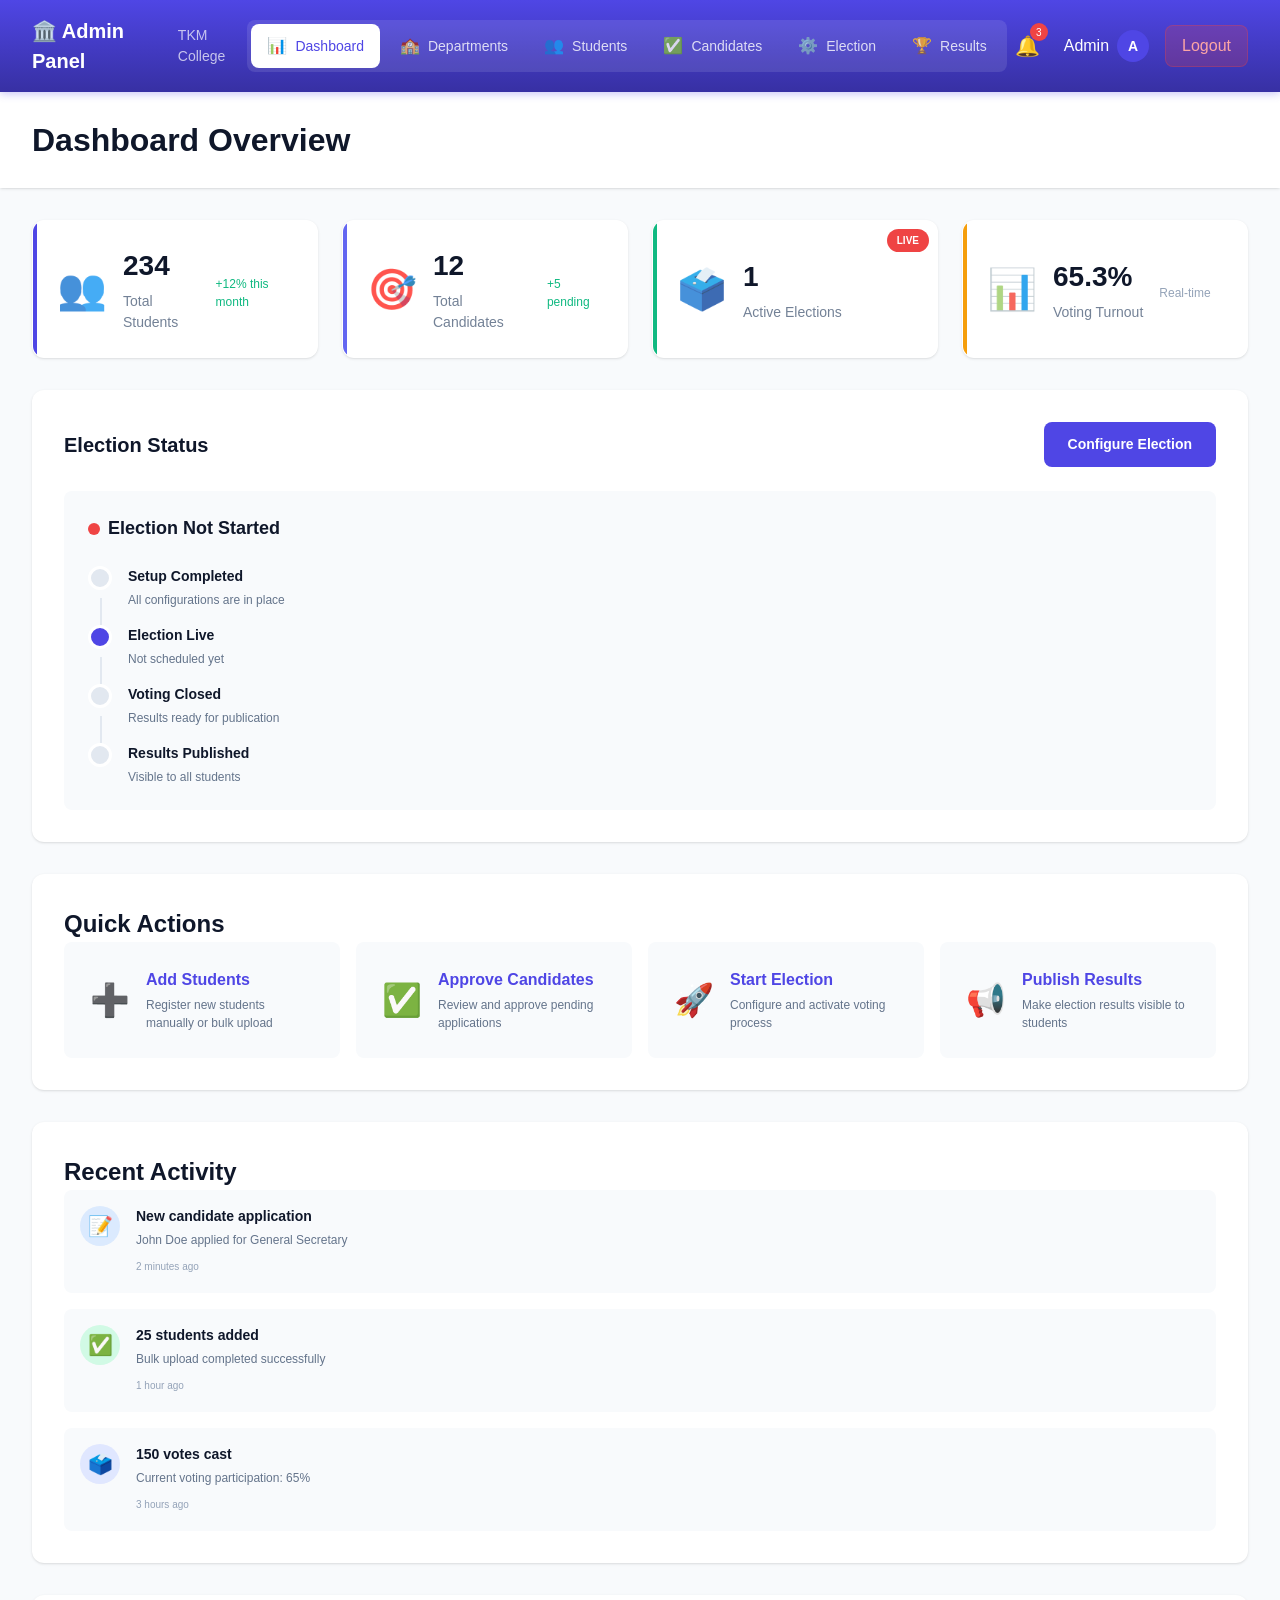
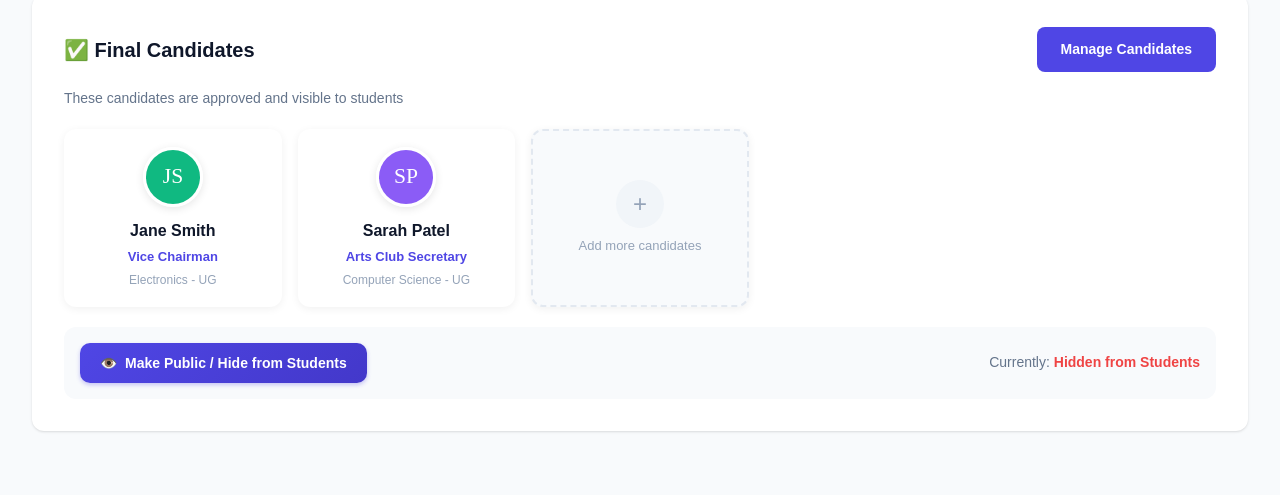
==== admin_dashboard.html @ c9175efc "Added admin module pages,css,js" ====
<!DOCTYPE html>
<html lang="en">
<head>
    <meta charset="UTF-8">
    <meta name="viewport" content="width=device-width, initial-scale=1.0">
    <title>Admin Dashboard - College Voting</title>
    <link rel="stylesheet" href="style.css">
    <link rel="stylesheet" href="admin.css">
</head>
<body>
    <div class="admin-layout">
        <!-- Top Navigation Bar -->
        <div class="admin-topbar">
            <div class="topbar-brand">
                <h2>🏛️ Admin Panel</h2>
                <p id="collegeName">TKM College</p>
            </div>
            <nav class="admin-nav">
                <a href="admin_dashboard.html" class="nav-item active">
                    <span class="nav-icon">📊</span>
                    <span class="nav-text">Dashboard</span>
                </a>
                <a href="admin_departments.html" class="nav-item">
                    <span class="nav-icon">🏫</span>
                    <span class="nav-text">Departments</span>
                </a>
                <a href="admin_students.html" class="nav-item">
                    <span class="nav-icon">👥</span>
                    <span class="nav-text">Students</span>
                </a>
                <a href="admin_candidates.html" class="nav-item">
                    <span class="nav-icon">✅</span>
                    <span class="nav-text">Candidates</span>
                </a>
                <a href="admin_election.html" class="nav-item">
                    <span class="nav-icon">⚙️</span>
                    <span class="nav-text">Election</span>
                </a>
                <a href="admin_results.html" class="nav-item">
                    <span class="nav-icon">🏆</span>
                    <span class="nav-text">Results</span>
                </a>
            </nav>
            <div class="topbar-actions">
                <div class="notification-icon">🔔 <span class="notification-badge">3</span></div>
                <div class="admin-profile">
                    <span>Admin</span>
                    <div class="avatar">A</div>
                </div>
                <a href="college_login.html" class="btn-logout">Logout</a>
            </div>
        </div>

        <!-- Main Content -->
        <main class="admin-main">
            <!-- Page Header -->
            <div class="admin-topbar-old">
                <h1>Dashboard Overview</h1>
            </div>

            <!-- Dashboard Content -->
            <div class="admin-content">
                <!-- Stats Cards -->
                <div class="stats-grid">
                    <div class="stat-card primary">
                        <div class="stat-icon">👥</div>
                        <div class="stat-info">
                            <h3 id="totalStudents">0</h3>
                            <p>Total Students</p>
                        </div>
                        <div class="stat-trend positive">+12% this month</div>
                    </div>

                    <div class="stat-card secondary">
                        <div class="stat-icon">🎯</div>
                        <div class="stat-info">
                            <h3 id="totalCandidates">0</h3>
                            <p>Total Candidates</p>
                        </div>
                        <div class="stat-trend positive">+5 pending</div>
                    </div>

                    <div class="stat-card success">
                        <div class="stat-icon">🗳️</div>
                        <div class="stat-info">
                            <h3 id="activeElections">0</h3>
                            <p>Active Elections</p>
                        </div>
                        <div class="stat-live-badge live">LIVE</div>
                    </div>

                    <div class="stat-card warning">
                        <div class="stat-icon">📊</div>
                        <div class="stat-info">
                            <h3 id="votingPercentage">0%</h3>
                            <p>Voting Turnout</p>
                        </div>
                        <div class="stat-trend">Real-time</div>
                    </div>
                </div>

                <!-- Election Status -->
                <div class="dashboard-section">
                    <div class="section-header">
                        <h2>Election Status</h2>
                        <a href="admin_election.html" class="btn-primary">Configure Election</a>
                    </div>
                    <div class="election-status-card">
                        <div class="status-indicator">
                            <span class="status-dot live"></span>
                            <span class="status-text" id="electionStatus">Election Not Started</span>
                        </div>
                        <div class="election-timeline">
                            <div class="timeline-item">
                                <div class="timeline-marker"></div>
                                <div class="timeline-content">
                                    <h4>Setup Completed</h4>
                                    <p>All configurations are in place</p>
                                </div>
                            </div>
                            <div class="timeline-item active">
                                <div class="timeline-marker"></div>
                                <div class="timeline-content">
                                    <h4>Election Live</h4>
                                    <p id="electionDateInfo">Not scheduled yet</p>
                                </div>
                            </div>
                            <div class="timeline-item">
                                <div class="timeline-marker"></div>
                                <div class="timeline-content">
                                    <h4>Voting Closed</h4>
                                    <p>Results ready for publication</p>
                                </div>
                            </div>
                            <div class="timeline-item">
                                <div class="timeline-marker"></div>
                                <div class="timeline-content">
                                    <h4>Results Published</h4>
                                    <p>Visible to all students</p>
                                </div>
                            </div>
                        </div>
                    </div>
                </div>

                <!-- Quick Actions -->
                <div class="dashboard-section">
                    <h2>Quick Actions</h2>
                    <div class="quick-actions">
                        <a href="admin_students.html" class="action-card">
                            <span class="action-icon">➕</span>
                            <div class="action-content">
                                <h3>Add Students</h3>
                                <p>Register new students manually or bulk upload</p>
                            </div>
                        </a>
                        <a href="admin_candidates.html" class="action-card">
                            <span class="action-icon">✅</span>
                            <div class="action-content">
                                <h3>Approve Candidates</h3>
                                <p>Review and approve pending applications</p>
                            </div>
                        </a>
                        <a href="admin_election.html" class="action-card">
                            <span class="action-icon">🚀</span>
                            <div class="action-content">
                                <h3>Start Election</h3>
                                <p>Configure and activate voting process</p>
                            </div>
                        </a>
                        <a href="admin_results.html" class="action-card">
                            <span class="action-icon">📢</span>
                            <div class="action-content">
                                <h3>Publish Results</h3>
                                <p>Make election results visible to students</p>
                            </div>
                        </a>
                    </div>
                </div>

                <!-- Recent Activity -->
                <div class="dashboard-section">
                    <h2>Recent Activity</h2>
                    <div class="activity-list">
                        <div class="activity-item">
                            <div class="activity-icon new">📝</div>
                            <div class="activity-content">
                                <h4>New candidate application</h4>
                                <p>John Doe applied for General Secretary</p>
                                <span class="activity-time">2 minutes ago</span>
                            </div>
                        </div>
                        <div class="activity-item">
                            <div class="activity-icon success">✅</div>
                            <div class="activity-content">
                                <h4>25 students added</h4>
                                <p>Bulk upload completed successfully</p>
                                <span class="activity-time">1 hour ago</span>
                            </div>
                        </div>
                        <div class="activity-item">
                            <div class="activity-icon info">🗳️</div>
                            <div class="activity-content">
                                <h4>150 votes cast</h4>
                                <p>Current voting participation: 65%</p>
                                <span class="activity-time">3 hours ago</span>
                            </div>
                        </div>
                    </div>
                </div>

                <!-- Approved Candidates Preview -->
                <div class="dashboard-section">
                    <div class="section-header">
                        <h2>✅ Final Candidates</h2>
                        <a href="admin_candidates.html" class="btn-primary">Manage Candidates</a>
                    </div>
                    <p class="section-description">These candidates are approved and visible to students</p>
                    <div class="final-candidates-grid" id="finalCandidatesPreview">
                        <div class="final-candidate-card">
                            <div class="candidate-photo-final">
                                <img src="data:image/svg+xml,%3Csvg xmlns='http://www.w3.org/2000/svg' width='60' height='60'%3E%3Crect fill='%2310b981' width='60' height='60'/%3E%3Ctext x='50%25' y='50%25' font-size='24' fill='white' text-anchor='middle' dy='.3em'%3EJS%3C/text%3E%3C/svg%3E" alt="Photo">
                            </div>
                            <div class="candidate-info-final">
                                <h4>Jane Smith</h4>
                                <p class="position-final">Vice Chairman</p>
                                <p class="dept-final">Electronics - UG</p>
                            </div>
                        </div>
                        <div class="final-candidate-card">
                            <div class="candidate-photo-final">
                                <img src="data:image/svg+xml,%3Csvg xmlns='http://www.w3.org/2000/svg' width='60' height='60'%3E%3Crect fill='%238b5cf6' width='60' height='60'/%3E%3Ctext x='50%25' y='50%25' font-size='24' fill='white' text-anchor='middle' dy='.3em'%3ESP%3C/text%3E%3C/svg%3E" alt="Photo">
                            </div>
                            <div class="candidate-info-final">
                                <h4>Sarah Patel</h4>
                                <p class="position-final">Arts Club Secretary</p>
                                <p class="dept-final">Computer Science - UG</p>
                            </div>
                        </div>
                        <div class="final-candidate-card add-more">
                            <div class="add-more-icon">+</div>
                            <p>Add more candidates</p>
                        </div>
                    </div>
                    <div class="public-view-section">
                        <button class="btn-toggle-public" onclick="togglePublicView()">
                            <span>👁️</span> Make Public / Hide from Students
                        </button>
                        <p class="public-status" id="publicStatus">Currently: <span class="status-hidden">Hidden from Students</span></p>
                    </div>
                </div>
            </div>
        </main>
    </div>

    <script src="admin.js"></script>
</body>
</html>
---- style.css ----
/* ===================================
   GLOBAL STYLES & CSS VARIABLES
   =================================== */

:root {
    /* Color Palette */
    --primary: #4f46e5;
    --primary-dark: #4338ca;
    --primary-light: #6366f1;
    --secondary: #6366f1;
    --success: #10b981;
    --warning: #f59e0b;
    --danger: #ef4444;
    --info: #06b6d4;
    
    /* Neutral Colors */
    --bg-primary: #ffffff;
    --bg-secondary: #f8fafc;
    --bg-tertiary: #f1f5f9;
    --text-primary: #0f172a;
    --text-secondary: #64748b;
    --text-muted: #94a3b8;
    --border: #e2e8f0;
    --border-light: #f1f5f9;
    
    /* Card & Surface */
    --card-bg: #ffffff;
    --card-shadow: 0 1px 3px 0 rgba(0, 0, 0, 0.1), 0 1px 2px -1px rgba(0, 0, 0, 0.1);
    --card-shadow-lg: 0 10px 15px -3px rgba(0, 0, 0, 0.1), 0 4px 6px -4px rgba(0, 0, 0, 0.1);
    --card-shadow-xl: 0 20px 25px -5px rgba(0, 0, 0, 0.1), 0 8px 10px -6px rgba(0, 0, 0, 0.1);
    
    /* Typography */
    --font-family: -apple-system, BlinkMacSystemFont, 'Segoe UI', Roboto, 'Helvetica Neue', Arial, sans-serif;
    --font-size-base: 16px;
    --line-height-base: 1.5;
    
    /* Spacing */
    --spacing-xs: 0.25rem;
    --spacing-sm: 0.5rem;
    --spacing-md: 1rem;
    --spacing-lg: 1.5rem;
    --spacing-xl: 2rem;
    --spacing-2xl: 3rem;
    
    /* Border Radius */
    --radius-sm: 0.375rem;
    --radius-md: 0.5rem;
    --radius-lg: 0.75rem;
    --radius-xl: 1rem;
    --radius-full: 9999px;
    
    /* Transitions */
    --transition-fast: 150ms ease-in-out;
    --transition-base: 200ms ease-in-out;
    --transition-slow: 300ms ease-in-out;
}

/* ===================================
   RESET & BASE STYLES
   =================================== */

* {
    margin: 0;
    padding: 0;
    box-sizing: border-box;
}

html {
    font-size: var(--font-size-base);
    scroll-behavior: smooth;
}

.admin-topbar-old {
    background: var(--card-bg);
    padding: var(--spacing-lg) var(--spacing-xl);
    box-shadow: var(--card-shadow);
    display: flex;
    justify-content: space-between;
    align-items: center;
    position: sticky;
    top: 60px;
    z-index: 40;
}

body {
    font-family: var(--font-family);
    line-height: var(--line-height-base);
    color: var(--text-primary);
    background-color: var(--bg-secondary);
    -webkit-font-smoothing: antialiased;
    -moz-osx-font-smoothing: grayscale;
}

a {
    color: var(--primary);
    text-decoration: none;
    transition: color var(--transition-base);
}

a:hover {
    color: var(--primary-dark);
}

img {
    max-width: 100%;
    height: auto;
    display: block;
}

button {
    font-family: inherit;
    cursor: pointer;
    border: none;
    outline: none;
}

input, select, textarea {
    font-family: inherit;
    font-size: 1rem;
}

/* ===================================
   UTILITY CLASSES
   =================================== */

.container {
    max-width: 1200px;
    margin: 0 auto;
    padding: 0 var(--spacing-lg);
}

.section-title {
    font-size: 2rem;
    font-weight: 700;
    text-align: center;
    margin-bottom: var(--spacing-xl);
    color: var(--text-primary);
}

/* ===================================
   BUTTONS
   =================================== */

.btn-primary {
    background: var(--primary);
    color: white;
    padding: 0.75rem 1.5rem;
    border-radius: var(--radius-md);
    font-weight: 600;
    font-size: 0.875rem;
    transition: all var(--transition-base);
    display: inline-flex;
    align-items: center;
    gap: 0.5rem;
    border: none;
    cursor: pointer;
}

.btn-primary:hover {
    background: var(--primary-dark);
    transform: translateY(-1px);
    box-shadow: var(--card-shadow-lg);
    color: white;
}

.btn-secondary {
    background: white;
    color: var(--primary);
    padding: 0.75rem 1.5rem;
    border-radius: var(--radius-md);
    font-weight: 600;
    font-size: 0.875rem;
    transition: all var(--transition-base);
    border: 2px solid var(--primary);
}

.btn-secondary:hover {
    background: var(--primary);
    color: white;
}

.btn-outline {
    background: transparent;
    color: var(--text-primary);
    padding: 0.5rem 1rem;
    border-radius: var(--radius-md);
    font-weight: 500;
    border: 2px solid var(--border);
    transition: all var(--transition-base);
}

.btn-outline:hover {
    border-color: var(--primary);
    color: var(--primary);
}

.btn-large {
    padding: 1rem 2rem;
    font-size: 1rem;
}

.btn-full {
    width: 100%;
}

.btn-link {
    background: none;
    border: none;
    color: var(--primary);
    font-weight: 500;
    cursor: pointer;
    transition: color var(--transition-base);
}

.btn-link:hover {
    color: var(--primary-dark);
}

/* ===================================
   NAVBAR (Landing Page)
   =================================== */

.navbar {
    background: var(--bg-primary);
    box-shadow: var(--card-shadow);
    position: sticky;
    top: 0;
    z-index: 100;
    padding: 1rem 0;
}

.navbar .container {
    display: flex;
    justify-content: space-between;
    align-items: center;
}

.nav-brand h2 {
    font-size: 1.25rem;
    color: var(--primary);
}

.nav-links {
    display: flex;
    gap: var(--spacing-lg);
    align-items: center;
}

.mobile-menu-toggle {
    display: none;
    font-size: 1.5rem;
    cursor: pointer;
}

/* ===================================
   HERO SECTION
   =================================== */

.hero {
    background: linear-gradient(135deg, var(--primary) 0%, var(--primary-dark) 100%);
    color: white;
    padding: 4rem 0;
    text-align: center;
}

.hero-content {
    max-width: 900px;
    margin: 0 auto;
}

.hero-title {
    font-size: 3rem;
    font-weight: 800;
    margin-bottom: var(--spacing-md);
    line-height: 1.2;
}

.hero-subtitle {
    font-size: 1.25rem;
    margin-bottom: var(--spacing-xl);
    opacity: 0.95;
}

.hero-buttons {
    display: flex;
    gap: var(--spacing-md);
    justify-content: center;
    margin-bottom: var(--spacing-2xl);
}

.hero-stats {
    display: grid;
    grid-template-columns: repeat(3, 1fr);
    gap: var(--spacing-lg);
    max-width: 700px;
    margin: 0 auto;
}

.stat-card {
    background: rgba(255, 255, 255, 0.1);
    backdrop-filter: blur(10px);
    padding: var(--spacing-lg);
    border-radius: var(--radius-lg);
    border: 1px solid rgba(255, 255, 255, 0.2);
}

.stat-card h3 {
    font-size: 2rem;
    margin-bottom: 0.25rem;
}

.stat-card p {
    font-size: 0.875rem;
    opacity: 0.9;
}

/* ===================================
   FEATURES SECTION
   =================================== */

.features {
    padding: 4rem 0;
    background: var(--bg-primary);
}

.features-grid {
    display: grid;
    grid-template-columns: repeat(auto-fit, minmax(280px, 1fr));
    gap: var(--spacing-xl);
}

.feature-card {
    background: var(--card-bg);
    padding: var(--spacing-xl);
    border-radius: var(--radius-lg);
    box-shadow: var(--card-shadow);
    transition: transform var(--transition-base), box-shadow var(--transition-base);
}

.feature-card:hover {
    transform: translateY(-4px);
    box-shadow: var(--card-shadow-lg);
}

.feature-icon {
    font-size: 3rem;
    margin-bottom: var(--spacing-md);
}

.feature-card h3 {
    font-size: 1.25rem;
    margin-bottom: var(--spacing-sm);
    color: var(--text-primary);
}

.feature-card p {
    color: var(--text-secondary);
    line-height: 1.6;
}

/* ===================================
   HOW IT WORKS SECTION
   =================================== */

.how-it-works {
    padding: 4rem 0;
    background: var(--bg-secondary);
}

.steps-container {
    display: grid;
    grid-template-columns: repeat(auto-fit, minmax(300px, 1fr));
    gap: var(--spacing-xl);
}

.step {
    position: relative;
    padding: var(--spacing-xl);
    background: var(--card-bg);
    border-radius: var(--radius-lg);
    box-shadow: var(--card-shadow);
}

.step-number {
    width: 3rem;
    height: 3rem;
    background: var(--primary);
    color: white;
    border-radius: var(--radius-full);
    display: flex;
    align-items: center;
    justify-content: center;
    font-size: 1.25rem;
    font-weight: 700;
    margin-bottom: var(--spacing-md);
}

.step h3 {
    font-size: 1.125rem;
    margin-bottom: var(--spacing-sm);
}

.step p {
    color: var(--text-secondary);
    line-height: 1.6;
}

/* ===================================
   CTA SECTION
   =================================== */

.cta {
    padding: 4rem 0;
    background: var(--bg-tertiary);
}

.cta-content {
    text-align: center;
    max-width: 700px;
    margin: 0 auto;
}

.cta h2 {
    font-size: 2rem;
    margin-bottom: var(--spacing-md);
}

.cta p {
    font-size: 1.125rem;
    color: var(--text-secondary);
    margin-bottom: var(--spacing-xl);
}

/* ===================================
   FOOTER
   =================================== */

.footer {
    background: var(--text-primary);
    color: white;
    padding: 3rem 0 1.5rem;
}

.footer-content {
    display: grid;
    grid-template-columns: repeat(auto-fit, minmax(200px, 1fr));
    gap: var(--spacing-xl);
    margin-bottom: var(--spacing-xl);
}

.footer-section h3, .footer-section h4 {
    margin-bottom: var(--spacing-md);
}

.footer-section a {
    display: block;
    color: rgba(255, 255, 255, 0.8);
    margin-bottom: var(--spacing-sm);
    transition: color var(--transition-base);
}

.footer-section a:hover {
    color: white;
}

.footer-bottom {
    text-align: center;
    padding-top: var(--spacing-lg);
    border-top: 1px solid rgba(255, 255, 255, 0.1);
    color: rgba(255, 255, 255, 0.6);
}

/* ===================================
   AUTH PAGES (Login/Signup)
   =================================== */

.auth-container {
    min-height: 100vh;
    display: flex;
    justify-content: center;
    align-items: center;
    padding: var(--spacing-xl);
    background: var(--bg-secondary);
}

.auth-card {
    background: var(--card-bg);
    padding: var(--spacing-2xl);
    border-radius: var(--radius-xl);
    box-shadow: var(--card-shadow-lg);
    max-width: 500px;
    width: 100%;
    margin: 0 auto;
}

.auth-header {
    text-align: center;
    margin-bottom: var(--spacing-xl);
}

.auth-header h1 {
    font-size: 1.75rem;
    margin-bottom: var(--spacing-sm);
    color: var(--text-primary);
}

.auth-header p {
    color: var(--text-secondary);
}

.auth-form {
    display: flex;
    flex-direction: column;
    gap: var(--spacing-lg);
}

.form-group {
    display: flex;
    flex-direction: column;
    gap: 0.5rem;
}

.form-group label {
    font-weight: 500;
    color: var(--text-primary);
    font-size: 0.875rem;
}

.form-group input,
.form-group select,
.form-group textarea {
    padding: 0.75rem;
    border: 2px solid var(--border);
    border-radius: var(--radius-md);
    font-size: 1rem;
    transition: border-color var(--transition-base);
    background: var(--bg-primary);
}

.form-group input:focus,
.form-group select:focus,
.form-group textarea:focus {
    outline: none;
    border-color: var(--primary);
}

.form-group small {
    font-size: 0.75rem;
    color: var(--text-secondary);
}

.checkbox-group {
    display: flex;
    align-items: center;
    gap: 0.5rem;
}

.checkbox-group input[type="checkbox"] {
    width: 1.125rem;
    height: 1.125rem;
    cursor: pointer;
}

.checkbox-group label {
    cursor: pointer;
    font-size: 0.875rem;
}

.password-strength {
    height: 4px;
    background: var(--border);
    border-radius: var(--radius-full);
    margin-top: 0.5rem;
    overflow: hidden;
}

.auth-footer {
    margin-top: var(--spacing-lg);
    text-align: center;
}

.auth-footer p {
    margin-bottom: var(--spacing-sm);
    color: var(--text-secondary);
}

.auth-info {
    background: linear-gradient(135deg, var(--primary) 0%, var(--primary-dark) 100%);
    color: white;
    padding: var(--spacing-2xl);
    border-radius: var(--radius-xl);
    display: flex;
    flex-direction: column;
    justify-content: center;
}

.auth-info h2 {
    font-size: 1.75rem;
    margin-bottom: var(--spacing-lg);
}

.benefit-list {
    list-style: none;
    display: flex;
    flex-direction: column;
    gap: var(--spacing-md);
}

.benefit-list li {
    font-size: 1.125rem;
    opacity: 0.95;
}

.info-box {
    background: rgba(79, 70, 229, 0.1);
    border-left: 4px solid var(--primary);
    padding: var(--spacing-md);
    border-radius: var(--radius-md);
    margin-top: var(--spacing-lg);
}

.info-box strong {
    display: block;
    margin-bottom: 0.5rem;
    color: var(--text-primary);
}

/* ===================================
   BADGES & LABELS
   =================================== */

.badge {
    display: inline-block;
    padding: 0.25rem 0.75rem;
    border-radius: var(--radius-full);
    font-size: 0.75rem;
    font-weight: 600;
}

.badge-status {
    padding: 0.375rem 0.75rem;
}

.badge-status.active {
    background: #d1fae5;
    color: #065f46;
}

.badge-level {
    padding: 0.25rem 0.625rem;
    font-size: 0.75rem;
    font-weight: 600;
}

.badge-level.ug {
    background: #dbeafe;
    color: #1e40af;
}

.badge-level.pg {
    background: #fce7f3;
    color: #9f1239;
}

/* ===================================
   MODAL
   =================================== */

.modal {
    display: none;
    position: fixed;
    top: 0;
    left: 0;
    width: 100%;
    height: 100%;
    background: rgba(0, 0, 0, 0.5);
    z-index: 1000;
    justify-content: center;
    align-items: center;
    backdrop-filter: blur(4px);
}

.modal.active {
    display: flex;
}

.modal-content {
    background: var(--card-bg);
    border-radius: var(--radius-xl);
    max-width: 500px;
    width: 90%;
    max-height: 90vh;
    overflow-y: auto;
    box-shadow: var(--card-shadow-xl);
}

.modal-large {
    max-width: 800px;
}

.modal-header {
    padding: var(--spacing-lg);
    border-bottom: 1px solid var(--border);
    display: flex;
    justify-content: space-between;
    align-items: center;
}

.modal-header h2 {
    font-size: 1.25rem;
}

.modal-close {
    background: none;
    border: none;
    font-size: 1.5rem;
    cursor: pointer;
    color: var(--text-secondary);
    padding: 0;
    width: 2rem;
    height: 2rem;
    display: flex;
    align-items: center;
    justify-content: center;
    border-radius: var(--radius-md);
    transition: background var(--transition-base);
}

.modal-close:hover {
    background: var(--bg-tertiary);
}

.modal-body {
    padding: var(--spacing-lg);
}

.modal-footer {
    padding: var(--spacing-lg);
    border-top: 1px solid var(--border);
    display: flex;
    gap: var(--spacing-md);
    justify-content: flex-end;
}

/* ===================================
   RESPONSIVE DESIGN
   =================================== */

@media (max-width: 768px) {
    .hero-title {
        font-size: 2rem;
    }
    
    .hero-subtitle {
        font-size: 1rem;
    }
    
    .hero-buttons {
        flex-direction: column;
    }
    
    .hero-stats {
        grid-template-columns: 1fr;
    }
    
    .auth-container {
        grid-template-columns: 1fr;
        padding: var(--spacing-md);
    }
    
    .auth-info {
        display: none;
    }
    
    .nav-links {
        display: none;
    }
    
    .mobile-menu-toggle {
        display: block;
    }
    
    .features-grid,
    .steps-container {
        grid-template-columns: 1fr;
    }
}

@media (max-width: 480px) {
    .hero-title {
        font-size: 1.5rem;
    }
    
    .section-title {
        font-size: 1.5rem;
    }
    
    .auth-card {
        padding: var(--spacing-lg);
    }
}
---- admin.css ----
/* ===================================
   ADMIN PANEL STYLES - TOPBAR LAYOUT
   =================================== */

/* Admin Layout */
.admin-layout {
    display: flex;
    flex-direction: column;
    min-height: 100vh;
    background: var(--bg-secondary);
}

/* ===================================
   TOP NAVIGATION BAR
   =================================== */

.admin-topbar {
    background: linear-gradient(180deg, #4f46e5 0%, #3730a3 100%);
    padding: var(--spacing-md) var(--spacing-xl);
    display: flex;
    justify-content: space-between;
    align-items: center;
    position: sticky;
    top: 0;
    z-index: 100;
    box-shadow: 0 2px 8px rgba(79, 70, 229, 0.3);
}

.topbar-brand {
    display: flex;
    align-items: center;
    gap: var(--spacing-md);
}

.topbar-brand h2 {
    font-size: 1.25rem;
    color: white;
    margin: 0;
}

.topbar-brand p {
    font-size: 0.875rem;
    color: rgba(255, 255, 255, 0.7);
    margin: 0;
}

/* Horizontal Navigation */
.admin-nav {
    display: flex;
    gap: var(--spacing-xs);
    background: rgba(255, 255, 255, 0.1);
    padding: var(--spacing-xs);
    border-radius: var(--radius-md);
}

.nav-item {
    display: flex;
    align-items: center;
    gap: var(--spacing-sm);
    padding: 0.625rem 1rem;
    color: rgba(255, 255, 255, 0.8);
    transition: all var(--transition-base);
    border-radius: var(--radius-md);
    text-decoration: none;
    font-size: 0.875rem;
}

.nav-item:hover {
    background: rgba(255, 255, 255, 0.1);
    color: white;
}

.nav-item.active {
    background: white;
    color: #4f46e5;
    font-weight: 500;
}

.nav-icon {
    font-size: 1rem;
}

.topbar-actions {
    display: flex;
    gap: var(--spacing-md);
    align-items: center;
}

.admin-profile {
    display: flex;
    align-items: center;
    gap: var(--spacing-sm);
    color: white;
}

.admin-profile .avatar {
    width: 2rem;
    height: 2rem;
    font-size: 0.875rem;
}

.btn-logout {
    padding: 0.5rem 1rem;
    background: rgba(239, 68, 68, 0.2);
    color: #fca5a5;
    border: 1px solid rgba(239, 68, 68, 0.3);
    border-radius: var(--radius-md);
    font-weight: 500;
    transition: all var(--transition-base);
    text-decoration: none;
    cursor: pointer;
}

.btn-logout:hover {
    background: rgba(239, 68, 68, 0.3);
    color: white;
}

/* ===================================
   MAIN CONTENT AREA
   =================================== */

.admin-main {
    margin-left: 0;
    min-height: calc(100vh - 60px);
    display: flex;
    flex-direction: column;
}

.admin-main::before {
    display: none;
}

/* Keep old topbar styles for compatibility */
.admin-topbar-old {
    background: var(--card-bg);
    padding: var(--spacing-lg) var(--spacing-xl);
    box-shadow: var(--card-shadow);
    display: flex;
    justify-content: space-between;
    align-items: center;
    position: sticky;
    top: 60px;
    z-index: 40;
}

.menu-toggle {
    display: none;
    background: none;
    border: none;
    font-size: 1.5rem;
    cursor: pointer;
    padding: 0.5rem;
    margin-right: var(--spacing-md);
    color: var(--text-primary);
}

.admin-topbar h1 {
    font-size: 1.5rem;
    color: var(--text-primary);
    display: flex;
    align-items: center;
}

.topbar-actions {
    display: flex;
    gap: var(--spacing-md);
    align-items: center;
}

.notification-icon {
    position: relative;
    font-size: 1.25rem;
    cursor: pointer;
    padding: 0.5rem;
}

.notification-badge {
    position: absolute;
    top: 0;
    right: 0;
    background: var(--danger);
    color: white;
    font-size: 0.625rem;
    width: 1.125rem;
    height: 1.125rem;
    display: flex;
    align-items: center;
    justify-content: center;
    border-radius: var(--radius-full);
}

.admin-profile {
    display: flex;
    align-items: center;
    gap: var(--spacing-sm);
}

.avatar {
    width: 2.5rem;
    height: 2.5rem;
    border-radius: var(--radius-full);
    background: var(--primary);
    color: white;
    display: flex;
    align-items: center;
    justify-content: center;
    font-weight: 600;
}

.admin-content {
    flex: 1;
    padding: var(--spacing-xl);
}

/* ===================================
   DASHBOARD STATS
   =================================== */

.stats-grid {
    display: grid;
    grid-template-columns: repeat(auto-fit, minmax(250px, 1fr));
    gap: var(--spacing-lg);
    margin-bottom: var(--spacing-xl);
}

.admin-layout .stat-card {
    background: var(--card-bg);
    padding: var(--spacing-lg);
    border-radius: var(--radius-lg);
    box-shadow: var(--card-shadow);
    display: flex;
    align-items: center;
    gap: var(--spacing-md);
    position: relative;
    overflow: hidden;
}

.admin-layout .stat-card::before {
    content: '';
    position: absolute;
    top: 0;
    left: 0;
    width: 4px;
    height: 100%;
    background: var(--primary);
}

.admin-layout .stat-card.primary::before { background: var(--primary); }
.admin-layout .stat-card.secondary::before { background: var(--secondary); }
.admin-layout .stat-card.success::before { background: var(--success); }
.admin-layout .stat-card.warning::before { background: var(--warning); }

.stat-icon {
    font-size: 2.5rem;
    opacity: 0.8;
}

.stat-info h3 {
    font-size: 1.75rem;
    font-weight: 700;
    margin-bottom: 0.25rem;
}

.stat-info p {
    color: var(--text-secondary);
    font-size: 0.875rem;
}

.stat-trend {
    margin-top: 0.5rem;
    font-size: 0.75rem;
    color: var(--text-muted);
}

.stat-trend.positive {
    color: var(--success);
}

.stat-live-badge {
    position: absolute;
    top: var(--spacing-sm);
    right: var(--spacing-sm);
    padding: 0.25rem 0.625rem;
    background: var(--success);
    color: white;
    border-radius: var(--radius-full);
    font-size: 0.625rem;
    font-weight: 600;
}

.stat-live-badge.live {
    background: var(--danger);
    animation: pulse 2s infinite;
}

@keyframes pulse {
    0%, 100% { opacity: 1; }
    50% { opacity: 0.6; }
}

/* ===================================
   DASHBOARD SECTIONS
   =================================== */

.dashboard-section {
    background: var(--card-bg);
    border-radius: var(--radius-lg);
    padding: var(--spacing-xl);
    margin-bottom: var(--spacing-xl);
    box-shadow: var(--card-shadow);
}

.section-header {
    display: flex;
    justify-content: space-between;
    align-items: center;
    margin-bottom: var(--spacing-lg);
}

.section-header h2 {
    font-size: 1.25rem;
    color: var(--text-primary);
}

/* Election Status */
.election-status-card {
    background: var(--bg-secondary);
    padding: var(--spacing-lg);
    border-radius: var(--radius-md);
}

.status-indicator {
    display: flex;
    align-items: center;
    gap: var(--spacing-sm);
    margin-bottom: var(--spacing-lg);
}

.status-dot {
    width: 0.75rem;
    height: 0.75rem;
    border-radius: var(--radius-full);
    background: var(--text-muted);
}

.status-dot.live {
    background: var(--danger);
    animation: pulse 2s infinite;
}

.status-text {
    font-size: 1.125rem;
    font-weight: 600;
}

/* Timeline */
.election-timeline {
    display: flex;
    flex-direction: column;
    gap: var(--spacing-md);
}

.timeline-item {
    display: flex;
    gap: var(--spacing-md);
    position: relative;
}

.timeline-item:not(:last-child)::after {
    content: '';
    position: absolute;
    left: 0.75rem;
    top: 2rem;
    bottom: -1rem;
    width: 2px;
    background: var(--border);
}

.timeline-marker {
    width: 1.5rem;
    height: 1.5rem;
    border-radius: var(--radius-full);
    background: var(--border);
    border: 3px solid var(--card-bg);
    flex-shrink: 0;
}

.timeline-item.active .timeline-marker {
    background: var(--primary);
}

.timeline-content h4 {
    font-size: 0.875rem;
    margin-bottom: 0.25rem;
}

.timeline-content p {
    font-size: 0.75rem;
    color: var(--text-secondary);
}

/* Quick Actions */
.quick-actions {
    display: grid;
    grid-template-columns: repeat(auto-fit, minmax(250px, 1fr));
    gap: var(--spacing-md);
}

.action-card {
    background: var(--bg-secondary);
    padding: var(--spacing-lg);
    border-radius: var(--radius-md);
    display: flex;
    gap: var(--spacing-md);
    align-items: center;
    transition: all var(--transition-base);
    border: 2px solid transparent;
}

.action-card:hover {
    border-color: var(--primary);
    transform: translateY(-2px);
    box-shadow: var(--card-shadow-lg);
}

.action-icon {
    font-size: 2rem;
}

.action-content h3 {
    font-size: 1rem;
    margin-bottom: 0.25rem;
}

.action-content p {
    font-size: 0.75rem;
    color: var(--text-secondary);
}

/* Activity List */
.activity-list {
    display: flex;
    flex-direction: column;
    gap: var(--spacing-md);
}

.activity-item {
    display: flex;
    gap: var(--spacing-md);
    padding: var(--spacing-md);
    background: var(--bg-secondary);
    border-radius: var(--radius-md);
}

.activity-icon {
    width: 2.5rem;
    height: 2.5rem;
    border-radius: var(--radius-full);
    display: flex;
    align-items: center;
    justify-content: center;
    font-size: 1.25rem;
    flex-shrink: 0;
}

.activity-icon.new { background: #dbeafe; }
.activity-icon.success { background: #d1fae5; }
.activity-icon.info { background: #e0e7ff; }

.activity-content h4 {
    font-size: 0.875rem;
    margin-bottom: 0.25rem;
}

.activity-content p {
    font-size: 0.75rem;
    color: var(--text-secondary);
    margin-bottom: 0.25rem;
}

.activity-time {
    font-size: 0.625rem;
    color: var(--text-muted);
}

/* ===================================
   TABLE STYLES
   =================================== */

.table-controls {
    display: flex;
    justify-content: space-between;
    align-items: center;
    gap: var(--spacing-md);
    margin-bottom: var(--spacing-lg);
    flex-wrap: wrap;
}

.search-box {
    position: relative;
    flex: 1;
    min-width: 250px;
}

.search-box input {
    width: 100%;
    padding: 0.75rem 1rem 0.75rem 2.5rem;
    border: 2px solid var(--border);
    border-radius: var(--radius-md);
    font-size: 0.875rem;
}

.search-icon {
    position: absolute;
    left: 0.75rem;
    top: 50%;
    transform: translateY(-50%);
    color: var(--text-muted);
}

.filter-group {
    display: flex;
    gap: var(--spacing-sm);
}

.filter-select {
    padding: 0.75rem 1rem;
    border: 2px solid var(--border);
    border-radius: var(--radius-md);
    font-size: 0.875rem;
    background: var(--card-bg);
    cursor: pointer;
}

.data-table {
    background: var(--card-bg);
    border-radius: var(--radius-lg);
    overflow: hidden;
    box-shadow: var(--card-shadow);
}

table {
    width: 100%;
    border-collapse: collapse;
}

thead {
    background: var(--bg-tertiary);
}

th {
    padding: 1rem;
    text-align: left;
    font-weight: 600;
    font-size: 0.875rem;
    color: var(--text-primary);
}

td {
    padding: 1rem;
    border-top: 1px solid var(--border);
    font-size: 0.875rem;
}

tr:hover {
    background: var(--bg-secondary);
}

.btn-icon {
    background: none;
    border: none;
    cursor: pointer;
    font-size: 1.125rem;
    padding: 0.25rem 0.5rem;
    transition: transform var(--transition-fast);
}

.btn-icon:hover {
    transform: scale(1.1);
}

.pagination {
    display: flex;
    justify-content: space-between;
    align-items: center;
    margin-top: var(--spacing-lg);
    padding: var(--spacing-md);
    background: var(--card-bg);
    border-radius: var(--radius-md);
}

.btn-pagination {
    padding: 0.5rem 1rem;
    background: var(--primary);
    color: white;
    border: none;
    border-radius: var(--radius-md);
    cursor: pointer;
    font-size: 0.875rem;
    transition: background var(--transition-base);
}

.btn-pagination:hover {
    background: var(--primary-dark);
}

.pagination-info {
    font-size: 0.875rem;
    color: var(--text-secondary);
}

/* ===================================
   MODAL FORMS
   =================================== */

.modal-form {
    display: flex;
    flex-direction: column;
    gap: var(--spacing-md);
}

.form-row {
    display: grid;
    grid-template-columns: repeat(auto-fit, minmax(200px, 1fr));
    gap: var(--spacing-md);
}

.upload-area {
    border: 2px dashed var(--border);
    border-radius: var(--radius-lg);
    padding: var(--spacing-xl);
    text-align: center;
    transition: border-color var(--transition-base);
}

.upload-area:hover {
    border-color: var(--primary);
}

.upload-icon {
    font-size: 3rem;
    margin-bottom: var(--spacing-md);
}

.upload-info {
    margin-top: var(--spacing-lg);
    padding: var(--spacing-md);
    background: var(--bg-secondary);
    border-radius: var(--radius-md);
}

.upload-info h4 {
    margin-bottom: var(--spacing-sm);
}

.upload-info ul {
    list-style-position: inside;
    font-size: 0.875rem;
    color: var(--text-secondary);
}

/* ===================================
   CANDIDATE CARDS
   =================================== */

.candidates-grid {
    display: grid;
    grid-template-columns: repeat(auto-fill, minmax(320px, 1fr));
    gap: var(--spacing-lg);
}

.candidate-card {
    background: var(--card-bg);
    border-radius: var(--radius-lg);
    padding: var(--spacing-lg);
    box-shadow: var(--card-shadow);
    position: relative;
    transition: transform var(--transition-base), box-shadow var(--transition-base);
}

.candidate-card:hover {
    transform: translateY(-4px);
    box-shadow: var(--card-shadow-lg);
}

.candidate-status-badge {
    position: absolute;
    top: var(--spacing-md);
    right: var(--spacing-md);
    padding: 0.375rem 0.875rem;
    border-radius: var(--radius-full);
    font-size: 0.75rem;
    font-weight: 600;
    background: var(--warning);
    color: white;
}

.candidate-status-badge.success {
    background: var(--success);
}

.candidate-header {
    display: flex;
    gap: var(--spacing-md);
    margin-bottom: var(--spacing-md);
}

.candidate-photo {
    width: 5rem;
    height: 5rem;
    border-radius: var(--radius-md);
    overflow: hidden;
    flex-shrink: 0;
}

.candidate-photo img {
    width: 100%;
    height: 100%;
    object-fit: cover;
}

.candidate-info h3 {
    font-size: 1.125rem;
    margin-bottom: 0.25rem;
}

.candidate-regno {
    font-size: 0.75rem;
    color: var(--text-muted);
    margin-bottom: 0.25rem;
}

.candidate-dept {
    font-size: 0.875rem;
    color: var(--text-secondary);
}

.candidate-position {
    margin-bottom: var(--spacing-md);
}

.position-badge {
    display: inline-block;
    padding: 0.375rem 0.875rem;
    border-radius: var(--radius-full);
    font-size: 0.75rem;
    font-weight: 600;
    background: var(--primary);
    color: white;
}

.position-badge.chairman { background: #4f46e5; }
.position-badge.vice-chairman { background: #10b981; }
.position-badge.secretary { background: #8b5cf6; }
.position-badge.arts { background: #ec4899; }

.candidate-manifesto {
    margin-bottom: var(--spacing-md);
}

.candidate-manifesto h4 {
    font-size: 0.875rem;
    margin-bottom: 0.5rem;
}

.candidate-manifesto p {
    font-size: 0.875rem;
    color: var(--text-secondary);
    line-height: 1.6;
    display: -webkit-box;
    -webkit-box-orient: vertical;
    overflow: hidden;
}

.candidate-details {
    display: flex;
    flex-direction: column;
    gap: 0.5rem;
    margin-bottom: var(--spacing-md);
    padding: var(--spacing-md);
    background: var(--bg-secondary);
    border-radius: var(--radius-md);
}

.detail-item {
    display: flex;
    justify-content: space-between;
    font-size: 0.75rem;
}

.detail-label {
    color: var(--text-muted);
}

.candidate-actions {
    display: flex;
    gap: var(--spacing-sm);
}

.btn-approve {
    flex: 1;
    padding: 0.625rem;
    background: var(--success);
    color: white;
    border: none;
    border-radius: var(--radius-md);
    font-weight: 500;
    cursor: pointer;
    transition: background var(--transition-base);
}

.btn-approve:hover {
    background: #059669;
}

.btn-reject {
    flex: 1;
    padding: 0.625rem;
    background: var(--danger);
    color: white;
    border: none;
    border-radius: var(--radius-md);
    font-weight: 500;
    cursor: pointer;
    transition: background var(--transition-base);
}

.btn-reject:hover {
    background: #dc2626;
}

.btn-revoke {
    width: 100%;
    padding: 0.625rem;
    background: var(--text-muted);
    color: white;
    border: none;
    border-radius: var(--radius-md);
    font-weight: 500;
    cursor: pointer;
    transition: background var(--transition-base);
}

.btn-revoke:hover {
    background: var(--text-secondary);
}

/* Filter Buttons */
.status-filter {
    display: flex;
    gap: var(--spacing-sm);
}

.filter-btn {
    padding: 0.5rem 1rem;
    background: var(--bg-secondary);
    border: 2px solid var(--border);
    border-radius: var(--radius-md);
    cursor: pointer;
    font-size: 0.875rem;
    transition: all var(--transition-base);
}

.filter-btn.active {
    background: var(--primary);
    color: white;
    border-color: var(--primary);
}

/* ===================================
   ELECTION SETUP
   =================================== */

.setup-container {
    display: flex;
    flex-direction: column;
    gap: var(--spacing-xl);
}

.setup-section {
    background: var(--card-bg);
    padding: var(--spacing-xl);
    border-radius: var(--radius-lg);
    box-shadow: var(--card-shadow);
}

.setup-section h2 {
    font-size: 1.25rem;
    margin-bottom: var(--spacing-lg);
}

.election-form {
    display: flex;
    flex-direction: column;
    gap: var(--spacing-lg);
}

.time-preview {
    padding: var(--spacing-md);
    background: var(--bg-secondary);
    border-radius: var(--radius-md);
    margin-top: var(--spacing-md);
}

.time-preview h4 {
    font-size: 0.875rem;
    margin-bottom: 0.5rem;
}

.status-controls {
    display: grid;
    grid-template-columns: repeat(auto-fit, minmax(200px, 1fr));
    gap: var(--spacing-lg);
}

.status-card {
    padding: var(--spacing-lg);
    border-radius: var(--radius-lg);
    text-align: center;
    border: 2px solid var(--border);
    transition: all var(--transition-base);
}

.status-card:hover {
    border-color: var(--primary);
    transform: translateY(-2px);
}

.status-icon {
    font-size: 2.5rem;
    margin-bottom: var(--spacing-md);
}

.status-card h3 {
    font-size: 1.125rem;
    margin-bottom: 0.5rem;
}

.status-card p {
    font-size: 0.875rem;
    color: var(--text-secondary);
    margin-bottom: var(--spacing-md);
}

.btn-status {
    width: 100%;
    padding: 0.75rem;
    background: var(--primary);
    color: white;
    border: none;
    border-radius: var(--radius-md);
    cursor: pointer;
    font-weight: 500;
    transition: background var(--transition-base);
}

.btn-status:hover {
    background: var(--primary-dark);
}

.config-display {
    display: flex;
    flex-direction: column;
    gap: var(--spacing-md);
}

.config-item {
    display: flex;
    justify-content: space-between;
    padding: var(--spacing-md);
    background: var(--bg-secondary);
    border-radius: var(--radius-md);
}

.config-label {
    font-weight: 500;
    color: var(--text-secondary);
}

.config-value {
    font-weight: 600;
}

.positions-list,
.checklist {
    display: flex;
    flex-direction: column;
    gap: var(--spacing-md);
}

.position-item {
    padding: var(--spacing-md);
    background: var(--bg-secondary);
    border-radius: var(--radius-md);
    display: flex;
    justify-content: space-between;
    align-items: center;
}

.position-stats {
    display: flex;
    gap: var(--spacing-md);
}

.stat {
    font-size: 0.75rem;
    padding: 0.25rem 0.625rem;
    background: var(--primary);
    color: white;
    border-radius: var(--radius-full);
}

.checklist-item {
    display: flex;
    align-items: center;
    gap: var(--spacing-md);
    padding: var(--spacing-md);
    background: var(--bg-secondary);
    border-radius: var(--radius-md);
}

.check-icon {
    width: 1.5rem;
    height: 1.5rem;
    border-radius: var(--radius-full);
    background: var(--border);
    display: flex;
    align-items: center;
    justify-content: center;
    font-weight: 700;
}

.checklist-item.completed .check-icon {
    background: var(--success);
    color: white;
}

/* ===================================
   RESULTS STYLES
   =================================== */

.results-stats {
    display: grid;
    grid-template-columns: repeat(auto-fit, minmax(200px, 1fr));
    gap: var(--spacing-lg);
    margin-bottom: var(--spacing-xl);
}

.results-section {
    background: var(--card-bg);
    padding: var(--spacing-xl);
    border-radius: var(--radius-lg);
    margin-bottom: var(--spacing-xl);
    box-shadow: var(--card-shadow);
}

.results-section h2 {
    margin-bottom: var(--spacing-lg);
}

.position-results {
    margin-bottom: var(--spacing-xl);
}

.position-results h3 {
    font-size: 1.125rem;
    margin-bottom: var(--spacing-md);
    color: var(--text-primary);
}

.candidates-results {
    display: flex;
    flex-direction: column;
    gap: var(--spacing-md);
}

.result-card {
    padding: var(--spacing-lg);
    background: var(--bg-secondary);
    border-radius: var(--radius-lg);
    position: relative;
}

.result-card.winner {
    background: linear-gradient(135deg, #fef3c7 0%, #fde68a 100%);
    border: 2px solid #f59e0b;
}

.winner-badge {
    position: absolute;
    top: var(--spacing-md);
    right: var(--spacing-md);
    background: var(--warning);
    color: white;
    padding: 0.375rem 0.875rem;
    border-radius: var(--radius-full);
    font-size: 0.75rem;
    font-weight: 600;
}

.candidate-result-info {
    margin-bottom: var(--spacing-md);
}

.candidate-result-info h4 {
    font-size: 1.125rem;
    margin-bottom: 0.25rem;
}

.vote-stats {
    display: flex;
    justify-content: space-between;
    margin-bottom: var(--spacing-sm);
}

.vote-count {
    font-weight: 600;
}

.vote-percentage {
    font-weight: 600;
    color: var(--primary);
}

.vote-bar {
    height: 0.5rem;
    background: var(--border);
    border-radius: var(--radius-full);
    overflow: hidden;
}

.vote-fill {
    height: 100%;
    background: var(--primary);
    border-radius: var(--radius-full);
    transition: width 1s ease-out;
}

.vote-fill.secondary {
    background: var(--text-muted);
}

.dept-results-grid {
    display: grid;
    grid-template-columns: repeat(auto-fill, minmax(250px, 1fr));
    gap: var(--spacing-lg);
}

.dept-result-card {
    padding: var(--spacing-lg);
    background: var(--bg-secondary);
    border-radius: var(--radius-lg);
}

.dept-result-card h4 {
    font-size: 0.875rem;
    margin-bottom: var(--spacing-md);
    color: var(--text-secondary);
}

.result-winner {
    display: flex;
    align-items: center;
    gap: var(--spacing-md);
}

.winner-icon {
    font-size: 2rem;
}

.warning-box {
    padding: var(--spacing-md);
    background: #fef3c7;
    border: 1px solid #f59e0b;
    border-radius: var(--radius-md);
    color: #78350f;
    margin-top: var(--spacing-md);
}

/* Status Badges - Admin Specific */
.admin-status-badge {
    padding: 0.375rem 0.875rem;
    border-radius: var(--radius-full);
    font-size: 0.75rem;
    font-weight: 600;
}

.admin-status-badge.upcoming {
    background: #dbeafe;
    color: #1e40af;
}

.admin-status-badge.live {
    background: #fee2e2;
    color: #991b1b;
}

/* ===================================
   RESPONSIVE
   =================================== */

@media (max-width: 1024px) {
    .admin-layout {
        grid-template-columns: 1fr;
    }

    .admin-sidebar {
        transform: translateX(-100%);
    }

    .admin-sidebar.open {
        transform: translateX(0);
    }

    .admin-main {
        margin-left: 0;
    }

    .menu-toggle {
        display: block;
    }

    .sidebar-close {
        display: block;
    }

    .sidebar-overlay {
        display: none;
        position: fixed;
        top: 0;
        left: 0;
        right: 0;
        bottom: 0;
        background: rgba(0, 0, 0, 0.5);
        z-index: 45;
    }

    .sidebar-overlay.active {
        display: block;
    }
}

@media (max-width: 768px) {
    .stats-grid {
        grid-template-columns: 1fr;
    }

    .table-controls {
        flex-direction: column;
    }

    .candidates-grid {
        grid-template-columns: 1fr;
    }

    .admin-content {
        padding: var(--spacing-md);
    }

    .admin-topbar {
        padding: var(--spacing-md);
    }

    .admin-topbar h1 {
        font-size: 1.25rem;
    }

    .quick-actions {
        grid-template-columns: 1fr;
    }

    .status-controls {
        grid-template-columns: 1fr;
    }

    .setup-container {
        gap: var(--spacing-lg);
    }

    .setup-section {
        padding: var(--spacing-lg);
    }

    .form-row {
        grid-template-columns: 1fr;
    }
}

/* ===================================
   REDESIGNED ADD DEPARTMENT MODAL
   =================================== */

/* Modal Card - Centered with subtle shadow */
.modal-card {
    max-width: 560px;
    border-radius: 16px;
    box-shadow: 0 25px 50px -12px rgba(0, 0, 0, 0.25);
    overflow: hidden;
    animation: modalSlideIn 0.3s ease-out;
}

@keyframes modalSlideIn {
    from {
        opacity: 0;
        transform: translateY(-20px) scale(0.95);
    }
    to {
        opacity: 1;
        transform: translateY(0) scale(1);
    }
}

/* Custom Modal Header */
.modal-header-custom {
    padding: 24px 28px;
    border-bottom: 1px solid var(--border);
    display: flex;
    justify-content: space-between;
    align-items: flex-start;
    background: linear-gradient(135deg, #f8fafc 0%, #f1f5f9 100%);
}

.modal-title-section h2 {
    font-size: 1.375rem;
    color: var(--text-primary);
    margin-bottom: 4px;
    font-weight: 600;
}

.modal-title-section p {
    font-size: 0.875rem;
    color: var(--text-secondary);
    margin: 0;
}

/* Custom Form Styles */
.modal-form-custom {
    padding: 24px 28px;
    display: flex;
    flex-direction: column;
    gap: 20px;
}

/* Form Sections */
.form-section {
    display: flex;
    flex-direction: column;
    gap: 16px;
}

.form-section:not(:last-child) {
    padding-bottom: 20px;
    border-bottom: 1px dashed var(--border);
}

.section-title-custom {
    font-size: 0.8125rem;
    font-weight: 600;
    text-transform: uppercase;
    letter-spacing: 0.05em;
    color: var(--primary);
    margin: 0;
    display: flex;
    align-items: center;
    gap: 8px;
}

.section-title-custom::before {
    content: '';
    width: 3px;
    height: 14px;
    background: var(--primary);
    border-radius: 2px;
}

/* Form Row */
.modal-form-custom .form-row {
    display: grid;
    grid-template-columns: 1fr 1fr;
    gap: 16px;
}

@media (max-width: 480px) {
    .modal-form-custom .form-row {
        grid-template-columns: 1fr;
    }
}

/* Custom Form Group */
.form-group-custom {
    display: flex;
    flex-direction: column;
    gap: 6px;
}

.form-group-custom label {
    font-size: 0.875rem;
    font-weight: 500;
    color: var(--text-primary);
}

.form-group-custom input,
.form-group-custom select {
    padding: 12px 14px;
    border: 2px solid var(--border);
    border-radius: 10px;
    font-size: 0.9375rem;
    transition: all 0.2s ease;
    background: var(--bg-primary);
    color: var(--text-primary);
    box-shadow: 0 1px 2px rgba(0, 0, 0, 0.05);
}

.form-group-custom input:hover,
.form-group-custom select:hover {
    border-color: #cbd5e1;
}

.form-group-custom input:focus,
.form-group-custom select:focus {
    outline: none;
    border-color: var(--primary);
    box-shadow: 0 0 0 3px rgba(79, 70, 229, 0.1), 0 2px 4px rgba(0, 0, 0, 0.05);
}

.form-group-custom input::placeholder {
    color: var(--text-muted);
}

/* Input Hint */
.input-hint {
    font-size: 0.75rem;
    color: var(--text-muted);
    font-style: italic;
}

/* Custom Select */
.select-custom {
    appearance: none;
    background-image: url("data:image/svg+xml,%3Csvg xmlns='http://www.w3.org/2000/svg' width='12' height='12' viewBox='0 0 12 12'%3E%3Cpath fill='%2364748b' d='M6 8L1 3h10z'/%3E%3C/svg%3E");
    background-repeat: no-repeat;
    background-position: right 14px center;
    padding-right: 36px !important;
    cursor: pointer;
}

/* Modal Footer Custom */
.modal-footer-custom {
    padding: 20px 28px;
    border-top: 1px solid var(--border);
    display: flex;
    gap: 12px;
    justify-content: flex-end;
    background: #f8fafc;
}

/* Cancel Button - Outline Style */
.btn-cancel {
    padding: 12px 24px;
    background: transparent;
    color: var(--text-secondary);
    border: 2px solid var(--border);
    border-radius: 10px;
    font-size: 0.9375rem;
    font-weight: 500;
    cursor: pointer;
    transition: all 0.2s ease;
}

.btn-cancel:hover {
    border-color: var(--text-secondary);
    color: var(--text-primary);
    background: var(--bg-secondary);
}

/* Submit Button - Gradient Primary */
.btn-submit {
    padding: 12px 28px;
    background: linear-gradient(135deg, var(--primary) 0%, var(--primary-dark) 100%);
    color: white;
    border: none;
    border-radius: 10px;
    font-size: 0.9375rem;
    font-weight: 600;
    cursor: pointer;
    transition: all 0.2s ease;
    box-shadow: 0 2px 4px rgba(79, 70, 229, 0.3);
}

.btn-submit:hover {
    transform: translateY(-1px);
    box-shadow: 0 4px 12px rgba(79, 70, 229, 0.4);
    background: linear-gradient(135deg, var(--primary-dark) 0%, #3730a3 100%);
}

.btn-submit:active {
    transform: translateY(0);
}

/* Responsive Modal */
@media (max-width: 480px) {
    .modal-card {
        width: 95%;
        max-height: 90vh;
        overflow-y: auto;
    }
    
    .modal-header-custom,
    .modal-form-custom,
    .modal-footer-custom {
        padding-left: 20px;
        padding-right: 20px;
    }
    
    .modal-footer-custom {
        flex-direction: column-reverse;
    }
    
    .btn-cancel,
    .btn-submit {
        width: 100%;
        justify-content: center;
    }
}

/* Modal Scrollable Content */
.modal-content.modal-card {
    max-height: 90vh;
    overflow-y: auto;
    display: flex;
    flex-direction: column;
}

.modal-content.modal-card .modal-header-custom {
    flex-shrink: 0;
}

.modal-content.modal-card .modal-form-custom {
    flex: 1;
    overflow-y: auto;
}

.modal-content.modal-card .modal-footer-custom {
    flex-shrink: 0;
}

/* ===================================
   MODERN CANDIDATES PAGE STYLES
   =================================== */

/* Page Title Section */
.page-title-section {
    display: flex;
    flex-direction: column;
    gap: 4px;
}

.page-title-section h1 {
    font-size: 1.5rem;
    color: var(--text-primary);
    margin: 0;
}

.page-subtitle {
    font-size: 0.875rem;
    color: var(--text-secondary);
    margin: 0;
}

/* Modern Filter Buttons */
.status-filter-modern {
    display: flex;
    gap: 8px;
    background: var(--bg-secondary);
    padding: 6px;
    border-radius: 12px;
}

.filter-btn-modern {
    display: flex;
    flex-direction: column;
    align-items: center;
    gap: 2px;
    padding: 10px 20px;
    background: transparent;
    border: none;
    border-radius: 8px;
    cursor: pointer;
    transition: all 0.2s ease;
    min-width: 70px;
}

.filter-btn-modern:hover {
    background: rgba(79, 70, 229, 0.1);
}

.filter-btn-modern.active {
    background: white;
    box-shadow: 0 2px 4px rgba(0, 0, 0, 0.1);
}

.filter-count {
    font-size: 1.25rem;
    font-weight: 700;
    color: var(--text-primary);
}

.filter-btn-modern.active .filter-count {
    color: var(--primary);
}

.filter-count.pending { color: #f59e0b; }
.filter-count.approved { color: #10b981; }
.filter-count.rejected { color: #ef4444; }

.filter-label {
    font-size: 0.75rem;
    color: var(--text-secondary);
    font-weight: 500;
}

/* Candidates Stats Cards */
.candidates-stats {
    display: grid;
    grid-template-columns: repeat(auto-fit, minmax(200px, 1fr));
    gap: 16px;
    margin-bottom: 24px;
}

.stat-card-modern {
    background: white;
    padding: 20px;
    border-radius: 16px;
    display: flex;
    align-items: center;
    gap: 16px;
    box-shadow: 0 2px 8px rgba(0, 0, 0, 0.06);
    transition: transform 0.2s ease, box-shadow 0.2s ease;
}

.stat-card-modern:hover {
    transform: translateY(-2px);
    box-shadow: 0 4px 12px rgba(0, 0, 0, 0.1);
}

.stat-icon-modern {
    width: 48px;
    height: 48px;
    border-radius: 12px;
    display: flex;
    align-items: center;
    justify-content: center;
    font-size: 1.5rem;
}

.pending-stat .stat-icon-modern { background: #fef3c7; }
.approved-stat .stat-icon-modern { background: #d1fae5; }
.rejected-stat .stat-icon-modern { background: #fee2e2; }
.total-stat .stat-icon-modern { background: #e0e7ff; }

.stat-info-modern h3 {
    font-size: 1.75rem;
    font-weight: 700;
    color: var(--text-primary);
    margin: 0;
}

.stat-info-modern p {
    font-size: 0.875rem;
    color: var(--text-secondary);
    margin: 0;
}

/* Modern Candidates Grid */
.candidates-grid-modern {
    display: grid;
    grid-template-columns: repeat(auto-fill, minmax(340px, 1fr));
    gap: 20px;
}

/* Modern Candidate Card */
.candidate-card-modern {
    background: white;
    border-radius: 16px;
    padding: 20px;
    box-shadow: 0 2px 8px rgba(0, 0, 0, 0.06);
    transition: transform 0.2s ease, box-shadow 0.2s ease;
    display: flex;
    flex-direction: column;
    gap: 16px;
    border: 2px solid transparent;
}

.candidate-card-modern:hover {
    transform: translateY(-4px);
    box-shadow: 0 8px 24px rgba(0, 0, 0, 0.12);
}

.candidate-card-modern.pending {
    border-left: 4px solid #f59e0b;
}

.candidate-card-modern.approved {
    border-left: 4px solid #10b981;
}

.candidate-card-modern.rejected {
    border-left: 4px solid #ef4444;
}

/* Card Header */
.card-header-modern {
    display: flex;
    justify-content: space-between;
    align-items: center;
}

.time-ago {
    font-size: 0.75rem;
    color: var(--text-muted);
}

/* Status Badge Modern */
.status-badge-modern {
    display: inline-flex;
    align-items: center;
    padding: 6px 12px;
    border-radius: 20px;
    font-size: 0.8125rem;
    font-weight: 600;
}

.status-badge-modern.pending {
    background: #fef3c7;
    color: #92400e;
}

.status-badge-modern.approved {
    background: #d1fae5;
    color: #065f46;
}

.status-badge-modern.rejected {
    background: #fee2e2;
    color: #991b1b;
}

/* Candidate Header Modern */
.candidate-header-modern {
    display: flex;
    gap: 16px;
    align-items: center;
}

.candidate-photo-modern {
    position: relative;
    flex-shrink: 0;
}

.candidate-photo-modern img {
    width: 72px;
    height: 72px;
    border-radius: 16px;
    object-fit: cover;
    border: 3px solid white;
    box-shadow: 0 2px 8px rgba(0, 0, 0, 0.1);
}

.position-indicator {
    position: absolute;
    bottom: -4px;
    right: -4px;
    width: 20px;
    height: 20px;
    border-radius: 50%;
    border: 2px solid white;
}

.position-indicator.chairman { background: #4f46e5; }
.position-indicator.vice-chairman { background: #10b981; }
.position-indicator.secretary { background: #8b5cf6; }
.position-indicator.arts { background: #ec4899; }

.candidate-info-modern h3 {
    font-size: 1.125rem;
    font-weight: 600;
    color: var(--text-primary);
    margin: 0 0 4px 0;
}

.candidate-info-modern .candidate-regno {
    font-size: 0.8125rem;
    color: var(--text-muted);
    font-weight: 500;
    margin: 0;
}

.candidate-info-modern .candidate-dept {
    font-size: 0.8125rem;
    color: var(--text-secondary);
    margin: 4px 0 0 0;
}

/* Position Badge Modern */
.position-badge-modern {
    display: inline-block;
    padding: 6px 14px;
    border-radius: 20px;
    font-size: 0.8125rem;
    font-weight: 600;
}

.position-badge-modern.chairman { background: #e0e7ff; color: #4f46e5; }
.position-badge-modern.vice-chairman { background: #d1fae5; color: #059669; }
.position-badge-modern.secretary { background: #ede9fe; color: #7c3aed; }
.position-badge-modern.arts { background: #fce7f3; color: #db2777; }

/* Manifesto Modern */
.candidate-manifesto-modern {
    background: var(--bg-secondary);
    padding: 16px;
    border-radius: 12px;
}

.candidate-manifesto-modern h4 {
    font-size: 0.8125rem;
    font-weight: 600;
    color: var(--text-primary);
    margin: 0 0 8px 0;
    display: flex;
    align-items: center;
    gap: 6px;
}

.candidate-manifesto-modern p {
    font-size: 0.875rem;
    color: var(--text-secondary);
    line-height: 1.5;
    margin: 0;
    display: -webkit-box;
    -webkit-line-clamp: 3;
    -webkit-box-orient: vertical;
    overflow: hidden;
}

.btn-link-modern {
    display: inline-flex;
    align-items: center;
    gap: 4px;
    margin-top: 10px;
    font-size: 0.8125rem;
    font-weight: 600;
    color: var(--primary);
    background: none;
    border: none;
    cursor: pointer;
    padding: 0;
    transition: color 0.2s ease;
}

.btn-link-modern:hover {
    color: var(--primary-dark);
}

/* Candidate Details Modern */
.candidate-details-modern {
    display: flex;
    flex-direction: column;
    gap: 8px;
}

.detail-row {
    display: flex;
    align-items: center;
    gap: 8px;
    font-size: 0.8125rem;
    color: var(--text-secondary);
}

.detail-icon {
    font-size: 0.875rem;
}

/* Candidate Actions Modern */
.candidate-actions-modern {
    display: flex;
    gap: 10px;
    margin-top: auto;
}

.btn-approve-modern,
.btn-reject-modern,
.btn-revoke-modern {
    flex: 1;
    padding: 12px 16px;
    border-radius: 10px;
    font-size: 0.875rem;
    font-weight: 600;
    cursor: pointer;
    transition: all 0.2s ease;
    display: flex;
    align-items: center;
    justify-content: center;
    gap: 6px;
    border: none;
}

.btn-approve-modern {
    background: linear-gradient(135deg, #10b981 0%, #059669 100%);
    color: white;
    box-shadow: 0 2px 4px rgba(16, 185, 129, 0.3);
}

.btn-approve-modern:hover {
    transform: translateY(-1px);
    box-shadow: 0 4px 12px rgba(16, 185, 129, 0.4);
}

.btn-reject-modern {
    background: transparent;
    color: #ef4444;
    border: 2px solid #fca5a5;
}

.btn-reject-modern:hover {
    background: #fee2e2;
}

.btn-revoke-modern {
    background: var(--bg-tertiary);
    color: var(--text-secondary);
    width: 100%;
}

.btn-revoke-modern:hover {
    background: #e2e8f0;
    color: var(--text-primary);
}

/* Manifesto Modal Styles */
.manifesto-candidate-info {
    display: flex;
    gap: 20px;
    align-items: center;
    padding: 20px;
    background: var(--bg-secondary);
    border-radius: 12px;
}

.manifesto-photo img {
    width: 80px;
    height: 80px;
    border-radius: 16px;
    object-fit: cover;
    border: 3px solid white;
    box-shadow: 0 2px 8px rgba(0, 0, 0, 0.1);
}

.manifesto-details h3 {
    font-size: 1.375rem;
    font-weight: 600;
    margin: 0 0 8px 0;
    color: var(--text-primary);
}

.manifesto-details .candidate-regno {
    font-size: 0.875rem;
    color: var(--text-muted);
    margin: 4px 0 0 0;
}

.manifesto-text {
    padding: 20px;
    background: var(--bg-secondary);
    border-radius: 12px;
    line-height: 1.8;
    color: var(--text-secondary);
}

/* Responsive */
@media (max-width: 768px) {
    .candidates-stats {
        grid-template-columns: repeat(2, 1fr);
    }
    
    .candidates-grid-modern {
        grid-template-columns: 1fr;
    }
    
    .status-filter-modern {
        flex-wrap: wrap;
    }
    
    .filter-btn-modern {
        min-width: auto;
        padding: 8px 14px;
    }
    
    .manifesto-candidate-info {
        flex-direction: column;
        text-align: center;
    }
}

/* ===================================
   FINAL CANDIDATES SECTION
   =================================== */

.section-description {
    font-size: 0.875rem;
    color: var(--text-secondary);
    margin: -8px 0 20px 0;
}

.final-candidates-grid {
    display: grid;
    grid-template-columns: repeat(auto-fill, minmax(200px, 1fr));
    gap: 16px;
    margin-bottom: 20px;
}

.final-candidate-card {
    background: white;
    border-radius: 12px;
    padding: 16px;
    display: flex;
    flex-direction: column;
    align-items: center;
    text-align: center;
    box-shadow: 0 2px 8px rgba(0, 0, 0, 0.06);
    transition: transform 0.2s ease, box-shadow 0.2s ease;
    border: 2px solid transparent;
}

.final-candidate-card:hover {
    transform: translateY(-4px);
    box-shadow: 0 8px 24px rgba(0, 0, 0, 0.1);
    border-color: var(--primary);
}

.final-candidate-card.add-more {
    background: var(--bg-secondary);
    border: 2px dashed var(--border);
    cursor: pointer;
    min-height: 140px;
    justify-content: center;
}

.final-candidate-card.add-more:hover {
    border-color: var(--primary);
    background: white;
}

.candidate-photo-final {
    margin-bottom: 12px;
}

.candidate-photo-final img {
    width: 60px;
    height: 60px;
    border-radius: 50%;
    object-fit: cover;
    border: 3px solid white;
    box-shadow: 0 2px 8px rgba(0, 0, 0, 0.1);
}

.candidate-info-final h4 {
    font-size: 1rem;
    font-weight: 600;
    color: var(--text-primary);
    margin: 0 0 4px 0;
}

.candidate-info-final .position-final {
    font-size: 0.8125rem;
    font-weight: 600;
    color: var(--primary);
    margin: 0 0 4px 0;
}

.candidate-info-final .dept-final {
    font-size: 0.75rem;
    color: var(--text-muted);
    margin: 0;
}

.add-more-icon {
    width: 48px;
    height: 48px;
    border-radius: 50%;
    background: var(--bg-tertiary);
    display: flex;
    align-items: center;
    justify-content: center;
    font-size: 1.5rem;
    color: var(--text-muted);
    margin-bottom: 8px;
}

.final-candidate-card.add-more p {
    font-size: 0.8125rem;
    color: var(--text-muted);
    margin: 0;
}

.public-view-section {
    display: flex;
    align-items: center;
    justify-content: space-between;
    padding: 16px;
    background: var(--bg-secondary);
    border-radius: 12px;
    flex-wrap: wrap;
    gap: 12px;
}

.btn-toggle-public {
    display: flex;
    align-items: center;
    gap: 8px;
    padding: 12px 20px;
    background: linear-gradient(135deg, var(--primary) 0%, var(--primary-dark) 100%);
    color: white;
    border: none;
    border-radius: 10px;
    font-size: 0.875rem;
    font-weight: 600;
    cursor: pointer;
    transition: all 0.2s ease;
    box-shadow: 0 2px 4px rgba(79, 70, 229, 0.3);
}

.btn-toggle-public:hover {
    transform: translateY(-1px);
    box-shadow: 0 4px 12px rgba(79, 70, 229, 0.4);
}

.public-status {
    font-size: 0.875rem;
    color: var(--text-secondary);
    margin: 0;
}

.public-status .status-hidden {
    color: #ef4444;
    font-weight: 600;
}

.public-status .status-visible {
    color: #10b981;
    font-weight: 600;
}
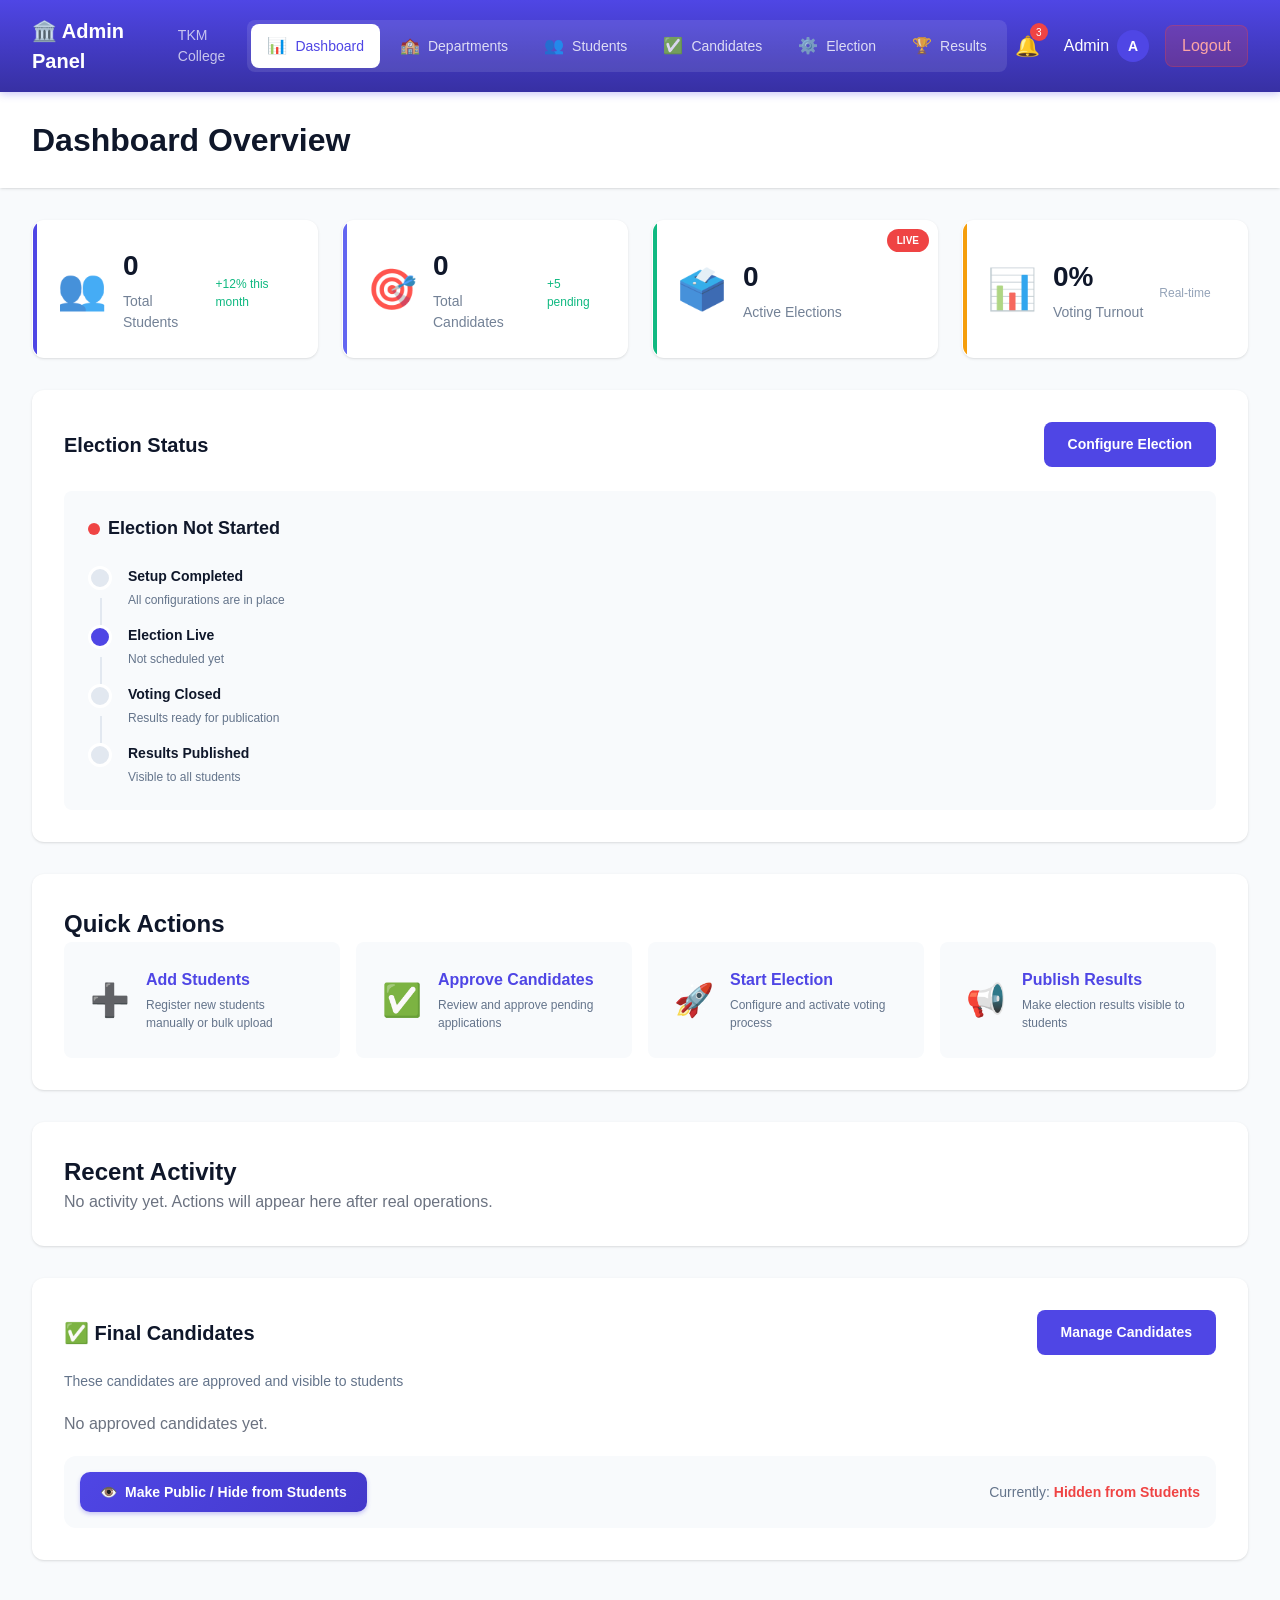
==== commit 48162bf7: "Added full project (frontend + backend)" ====
--- a/admin_dashboard.html
+++ b/admin_dashboard.html
@@ -253,6 +253,6 @@
         </main>
     </div>
 
-    <script src="admin.js"></script>
+    <script src="admin.js?v=9"></script>
 </body>
 </html>
